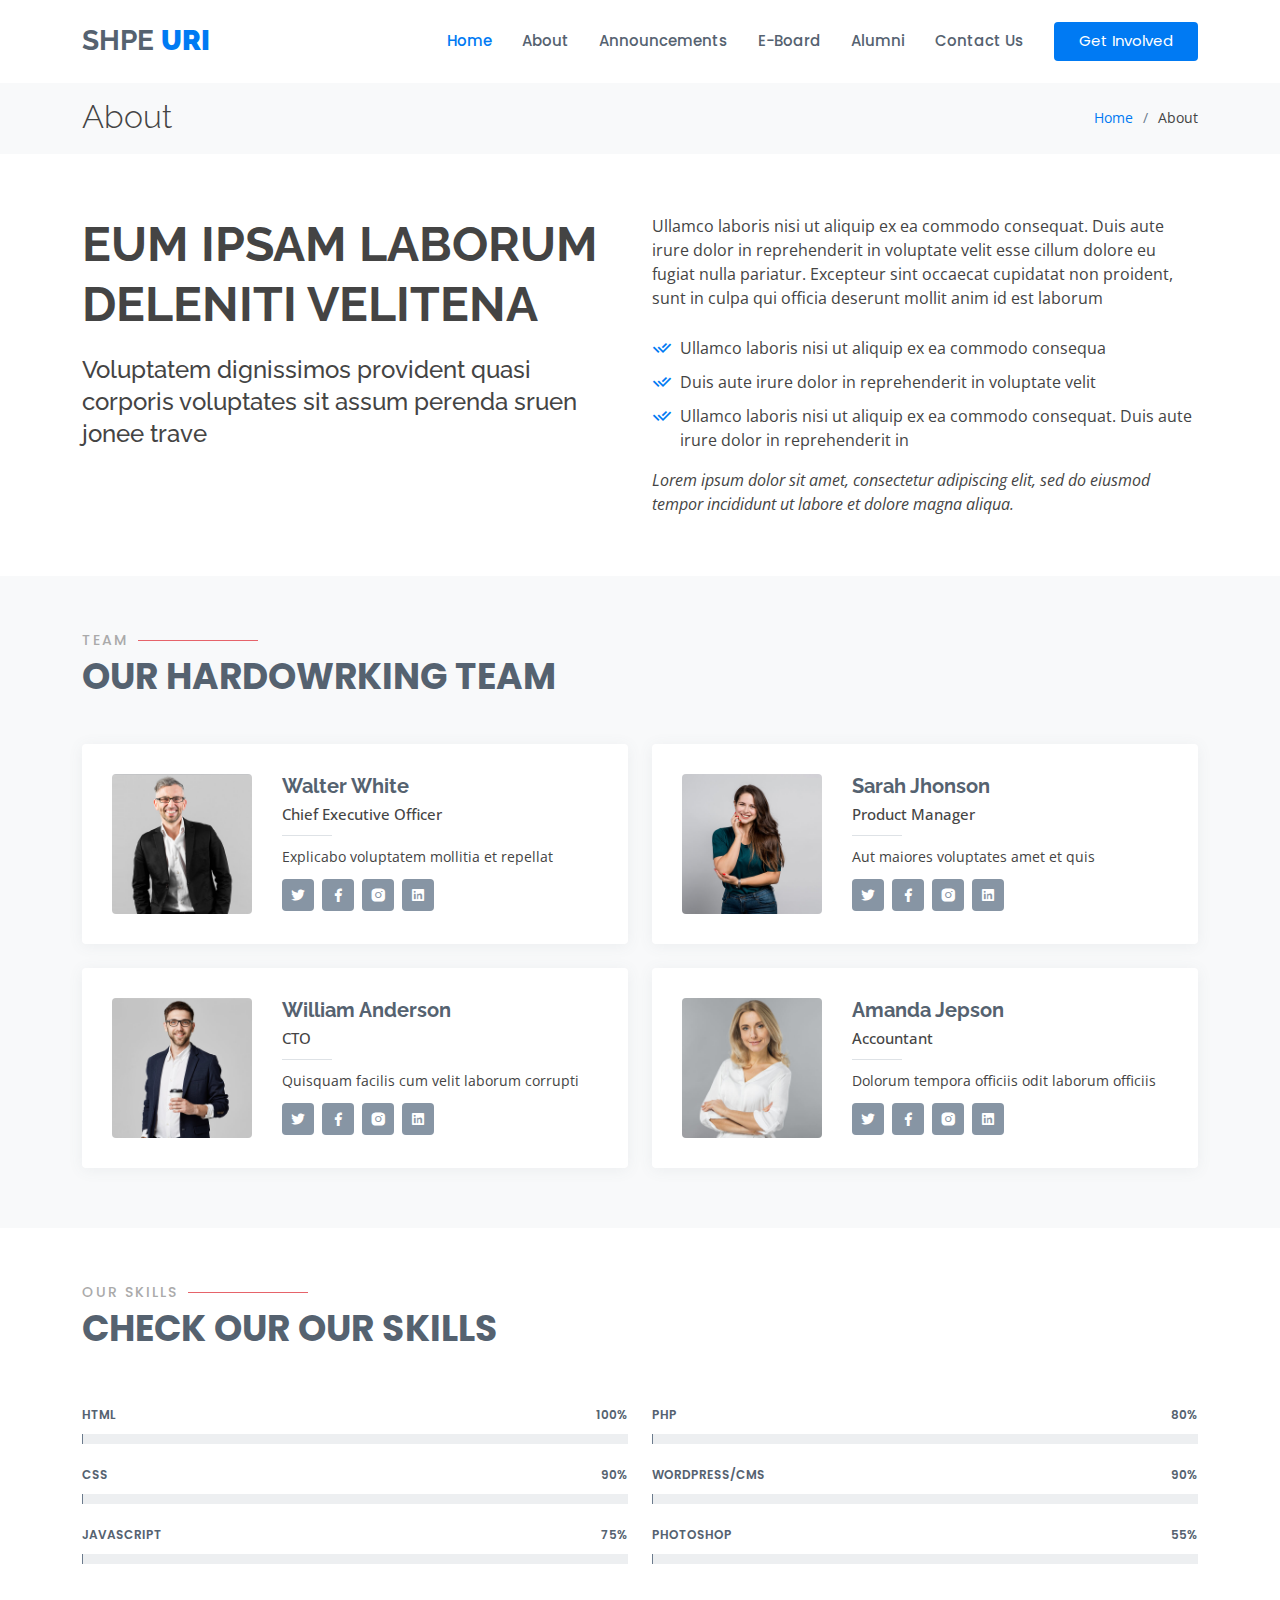
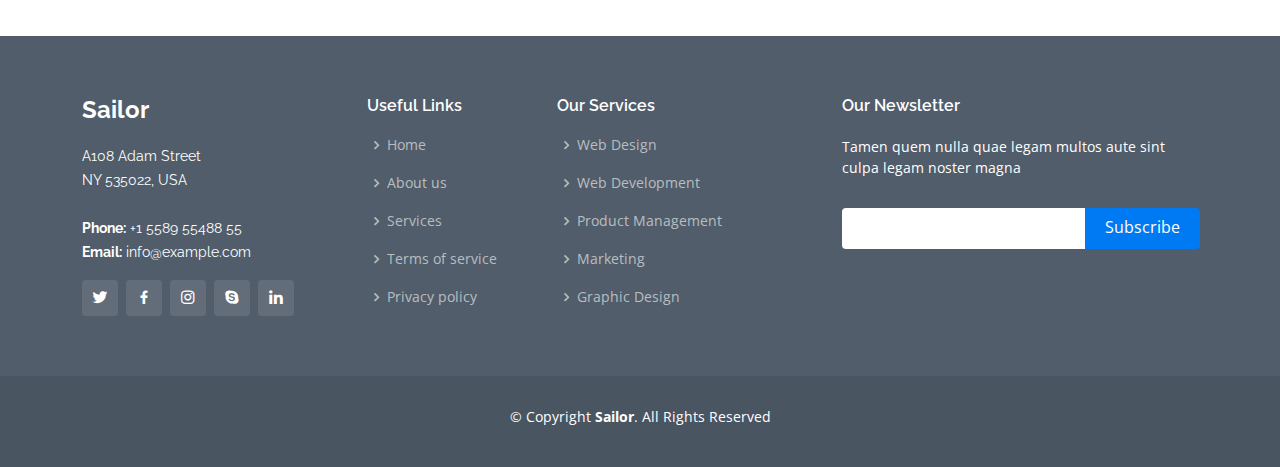
==== about.html @ fb83984b "Setup bootstrap template and add some mockup text & photos" ====
<!DOCTYPE html>
<html lang="en">

<head>
  <meta charset="utf-8">
  <meta content="width=device-width, initial-scale=1.0" name="viewport">

  <title>About - Sailor Bootstrap Template</title>
  <meta content="" name="description">
  <meta content="" name="keywords">

  <!-- Favicons -->
  <link href="assets/img/favicon.png" rel="icon">
  <link href="assets/img/apple-touch-icon.png" rel="apple-touch-icon">

  <!-- Google Fonts -->
  <link href="https://fonts.googleapis.com/css?family=Open+Sans:300,300i,400,400i,600,600i,700,700i|Raleway:300,300i,400,400i,500,500i,600,600i,700,700i|Poppins:300,300i,400,400i,500,500i,600,600i,700,700i" rel="stylesheet">

  <!-- Vendor CSS Files -->
  <link href="assets/vendor/animate.css/animate.min.css" rel="stylesheet">
  <link href="assets/vendor/bootstrap/css/bootstrap.min.css" rel="stylesheet">
  <link href="assets/vendor/bootstrap-icons/bootstrap-icons.css" rel="stylesheet">
  <link href="assets/vendor/boxicons/css/boxicons.min.css" rel="stylesheet">
  <link href="assets/vendor/glightbox/css/glightbox.min.css" rel="stylesheet">
  <link href="assets/vendor/remixicon/remixicon.css" rel="stylesheet">
  <link href="assets/vendor/swiper/swiper-bundle.min.css" rel="stylesheet">

  <!-- Template Main CSS File -->
  <link href="assets/css/style.css" rel="stylesheet">

  <!-- =======================================================
  * Template Name: Sailor - v4.7.0
  * Template URL: https://bootstrapmade.com/sailor-free-bootstrap-theme/
  * Author: BootstrapMade.com
  * License: https://bootstrapmade.com/license/
  ======================================================== -->
</head>

<body>

  <!-- ======= Header ======= -->
  <header id="header" class="fixed-top d-flex align-items-center">
    <div class="container d-flex align-items-center">

      <h1 class="logo me-auto"><a href="index.html">SHPE <strong class="header-accent">URI</strong></a></h1>
      <!-- Uncomment below if you prefer to use an image logo -->
      <!-- <a href="index.html" class="logo me-auto"><img src="assets/img/logo.png" alt="" class="img-fluid"></a>-->

      <nav id="navbar" class="navbar">
        <ul>
          <li><a href="index.html" class="active">Home</a></li>

          <li><a href="about.html">About</a></li>
          <li><a href="announcements.html">Announcements</a></li>
          <li><a href="eboard.html">E-Board</a></li>
          <li><a href="alumni.html">Alumni</a></li>
          <li><a href="contact.html">Contact Us</a></li>

          <li><a href="index.html" class="getstarted">Get Involved</a></li>
        </ul>
        <i class="bi bi-list mobile-nav-toggle"></i>
      </nav><!-- .navbar -->

    </div>
  </header><!-- End Header -->

  <main id="main">

    <!-- ======= Breadcrumbs ======= -->
    <section id="breadcrumbs" class="breadcrumbs">
      <div class="container">

        <div class="d-flex justify-content-between align-items-center">
          <h2>About</h2>
          <ol>
            <li><a href="index.html">Home</a></li>
            <li>About</li>
          </ol>
        </div>

      </div>
    </section><!-- End Breadcrumbs -->

    <!-- ======= About Section ======= -->
    <section id="about" class="about">
      <div class="container">

        <div class="row content">
          <div class="col-lg-6">
            <h2>Eum ipsam laborum deleniti velitena</h2>
            <h3>Voluptatem dignissimos provident quasi corporis voluptates sit assum perenda sruen jonee trave</h3>
          </div>
          <div class="col-lg-6 pt-4 pt-lg-0">
            <p>
              Ullamco laboris nisi ut aliquip ex ea commodo consequat. Duis aute irure dolor in reprehenderit in voluptate
              velit esse cillum dolore eu fugiat nulla pariatur. Excepteur sint occaecat cupidatat non proident, sunt in
              culpa qui officia deserunt mollit anim id est laborum
            </p>
            <ul>
              <li><i class="ri-check-double-line"></i> Ullamco laboris nisi ut aliquip ex ea commodo consequa</li>
              <li><i class="ri-check-double-line"></i> Duis aute irure dolor in reprehenderit in voluptate velit</li>
              <li><i class="ri-check-double-line"></i> Ullamco laboris nisi ut aliquip ex ea commodo consequat. Duis aute irure dolor in reprehenderit in</li>
            </ul>
            <p class="fst-italic">
              Lorem ipsum dolor sit amet, consectetur adipiscing elit, sed do eiusmod tempor incididunt ut labore et dolore
              magna aliqua.
            </p>
          </div>
        </div>

      </div>
    </section><!-- End About Section -->

    <!-- ======= Team Section ======= -->
    <section id="team" class="team section-bg">
      <div class="container">

        <div class="section-title">
          <h2>Team</h2>
          <p>Our Hardowrking Team</p>
        </div>

        <div class="row">

          <div class="col-lg-6">
            <div class="member d-flex align-items-start">
              <div class="pic"><img src="assets/img/team/team-1.jpg" class="img-fluid" alt=""></div>
              <div class="member-info">
                <h4>Walter White</h4>
                <span>Chief Executive Officer</span>
                <p>Explicabo voluptatem mollitia et repellat</p>
                <div class="social">
                  <a href=""><i class="ri-twitter-fill"></i></a>
                  <a href=""><i class="ri-facebook-fill"></i></a>
                  <a href=""><i class="ri-instagram-fill"></i></a>
                  <a href=""> <i class="ri-linkedin-box-fill"></i> </a>
                </div>
              </div>
            </div>
          </div>

          <div class="col-lg-6 mt-4 mt-lg-0">
            <div class="member d-flex align-items-start">
              <div class="pic"><img src="assets/img/team/team-2.jpg" class="img-fluid" alt=""></div>
              <div class="member-info">
                <h4>Sarah Jhonson</h4>
                <span>Product Manager</span>
                <p>Aut maiores voluptates amet et quis</p>
                <div class="social">
                  <a href=""><i class="ri-twitter-fill"></i></a>
                  <a href=""><i class="ri-facebook-fill"></i></a>
                  <a href=""><i class="ri-instagram-fill"></i></a>
                  <a href=""> <i class="ri-linkedin-box-fill"></i> </a>
                </div>
              </div>
            </div>
          </div>

          <div class="col-lg-6 mt-4">
            <div class="member d-flex align-items-start">
              <div class="pic"><img src="assets/img/team/team-3.jpg" class="img-fluid" alt=""></div>
              <div class="member-info">
                <h4>William Anderson</h4>
                <span>CTO</span>
                <p>Quisquam facilis cum velit laborum corrupti</p>
                <div class="social">
                  <a href=""><i class="ri-twitter-fill"></i></a>
                  <a href=""><i class="ri-facebook-fill"></i></a>
                  <a href=""><i class="ri-instagram-fill"></i></a>
                  <a href=""> <i class="ri-linkedin-box-fill"></i> </a>
                </div>
              </div>
            </div>
          </div>

          <div class="col-lg-6 mt-4">
            <div class="member d-flex align-items-start">
              <div class="pic"><img src="assets/img/team/team-4.jpg" class="img-fluid" alt=""></div>
              <div class="member-info">
                <h4>Amanda Jepson</h4>
                <span>Accountant</span>
                <p>Dolorum tempora officiis odit laborum officiis</p>
                <div class="social">
                  <a href=""><i class="ri-twitter-fill"></i></a>
                  <a href=""><i class="ri-facebook-fill"></i></a>
                  <a href=""><i class="ri-instagram-fill"></i></a>
                  <a href=""> <i class="ri-linkedin-box-fill"></i> </a>
                </div>
              </div>
            </div>
          </div>

        </div>

      </div>
    </section><!-- End Team Section -->

    <!-- ======= Our Skills Section ======= -->
    <section id="skills" class="skills">
      <div class="container">

        <div class="section-title">
          <h2>Our Skills</h2>
          <p>Check our Our Skills</p>
        </div>

        <div class="row skills-content">

          <div class="col-lg-6">

            <div class="progress">
              <span class="skill">HTML <i class="val">100%</i></span>
              <div class="progress-bar-wrap">
                <div class="progress-bar" role="progressbar" aria-valuenow="100" aria-valuemin="0" aria-valuemax="100"></div>
              </div>
            </div>

            <div class="progress">
              <span class="skill">CSS <i class="val">90%</i></span>
              <div class="progress-bar-wrap">
                <div class="progress-bar" role="progressbar" aria-valuenow="90" aria-valuemin="0" aria-valuemax="100"></div>
              </div>
            </div>

            <div class="progress">
              <span class="skill">JavaScript <i class="val">75%</i></span>
              <div class="progress-bar-wrap">
                <div class="progress-bar" role="progressbar" aria-valuenow="75" aria-valuemin="0" aria-valuemax="100"></div>
              </div>
            </div>

          </div>

          <div class="col-lg-6">

            <div class="progress">
              <span class="skill">PHP <i class="val">80%</i></span>
              <div class="progress-bar-wrap">
                <div class="progress-bar" role="progressbar" aria-valuenow="80" aria-valuemin="0" aria-valuemax="100"></div>
              </div>
            </div>

            <div class="progress">
              <span class="skill">WordPress/CMS <i class="val">90%</i></span>
              <div class="progress-bar-wrap">
                <div class="progress-bar" role="progressbar" aria-valuenow="90" aria-valuemin="0" aria-valuemax="100"></div>
              </div>
            </div>

            <div class="progress">
              <span class="skill">Photoshop <i class="val">55%</i></span>
              <div class="progress-bar-wrap">
                <div class="progress-bar" role="progressbar" aria-valuenow="55" aria-valuemin="0" aria-valuemax="100"></div>
              </div>
            </div>

          </div>

        </div>

      </div>
    </section><!-- End Our Skills Section -->

  </main><!-- End #main -->

  <!-- ======= Footer ======= -->
  <footer id="footer">
    <div class="footer-top">
      <div class="container">
        <div class="row">

          <div class="col-lg-3 col-md-6">
            <div class="footer-info">
              <h3>Sailor</h3>
              <p>
                A108 Adam Street <br>
                NY 535022, USA<br><br>
                <strong>Phone:</strong> +1 5589 55488 55<br>
                <strong>Email:</strong> info@example.com<br>
              </p>
              <div class="social-links mt-3">
                <a href="#" class="twitter"><i class="bx bxl-twitter"></i></a>
                <a href="#" class="facebook"><i class="bx bxl-facebook"></i></a>
                <a href="#" class="instagram"><i class="bx bxl-instagram"></i></a>
                <a href="#" class="google-plus"><i class="bx bxl-skype"></i></a>
                <a href="#" class="linkedin"><i class="bx bxl-linkedin"></i></a>
              </div>
            </div>
          </div>

          <div class="col-lg-2 col-md-6 footer-links">
            <h4>Useful Links</h4>
            <ul>
              <li><i class="bx bx-chevron-right"></i> <a href="#">Home</a></li>
              <li><i class="bx bx-chevron-right"></i> <a href="#">About us</a></li>
              <li><i class="bx bx-chevron-right"></i> <a href="#">Services</a></li>
              <li><i class="bx bx-chevron-right"></i> <a href="#">Terms of service</a></li>
              <li><i class="bx bx-chevron-right"></i> <a href="#">Privacy policy</a></li>
            </ul>
          </div>

          <div class="col-lg-3 col-md-6 footer-links">
            <h4>Our Services</h4>
            <ul>
              <li><i class="bx bx-chevron-right"></i> <a href="#">Web Design</a></li>
              <li><i class="bx bx-chevron-right"></i> <a href="#">Web Development</a></li>
              <li><i class="bx bx-chevron-right"></i> <a href="#">Product Management</a></li>
              <li><i class="bx bx-chevron-right"></i> <a href="#">Marketing</a></li>
              <li><i class="bx bx-chevron-right"></i> <a href="#">Graphic Design</a></li>
            </ul>
          </div>

          <div class="col-lg-4 col-md-6 footer-newsletter">
            <h4>Our Newsletter</h4>
            <p>Tamen quem nulla quae legam multos aute sint culpa legam noster magna</p>
            <form action="" method="post">
              <input type="email" name="email"><input type="submit" value="Subscribe">
            </form>

          </div>

        </div>
      </div>
    </div>

    <div class="container">
      <div class="copyright">
        &copy; Copyright <strong><span>Sailor</span></strong>. All Rights Reserved
      </div>
      <div class="credits">
        <!-- All the links in the footer should remain intact. -->
        <!-- You can delete the links only if you purchased the pro version. -->
        <!-- Licensing information: https://bootstrapmade.com/license/ -->
        <!-- Purchase the pro version with working PHP/AJAX contact form: https://bootstrapmade.com/sailor-free-bootstrap-theme/ -->
      </div>
    </div>
  </footer><!-- End Footer -->

  <a href="#" class="back-to-top d-flex align-items-center justify-content-center"><i class="bi bi-arrow-up-short"></i></a>

  <!-- Vendor JS Files -->
  <script src="assets/vendor/bootstrap/js/bootstrap.bundle.min.js"></script>
  <script src="assets/vendor/glightbox/js/glightbox.min.js"></script>
  <script src="assets/vendor/isotope-layout/isotope.pkgd.min.js"></script>
  <script src="assets/vendor/swiper/swiper-bundle.min.js"></script>
  <script src="assets/vendor/waypoints/noframework.waypoints.js"></script>
  <script src="assets/vendor/php-email-form/validate.js"></script>

  <!-- Template Main JS File -->
  <script src="assets/js/main.js"></script>

</body>

</html>
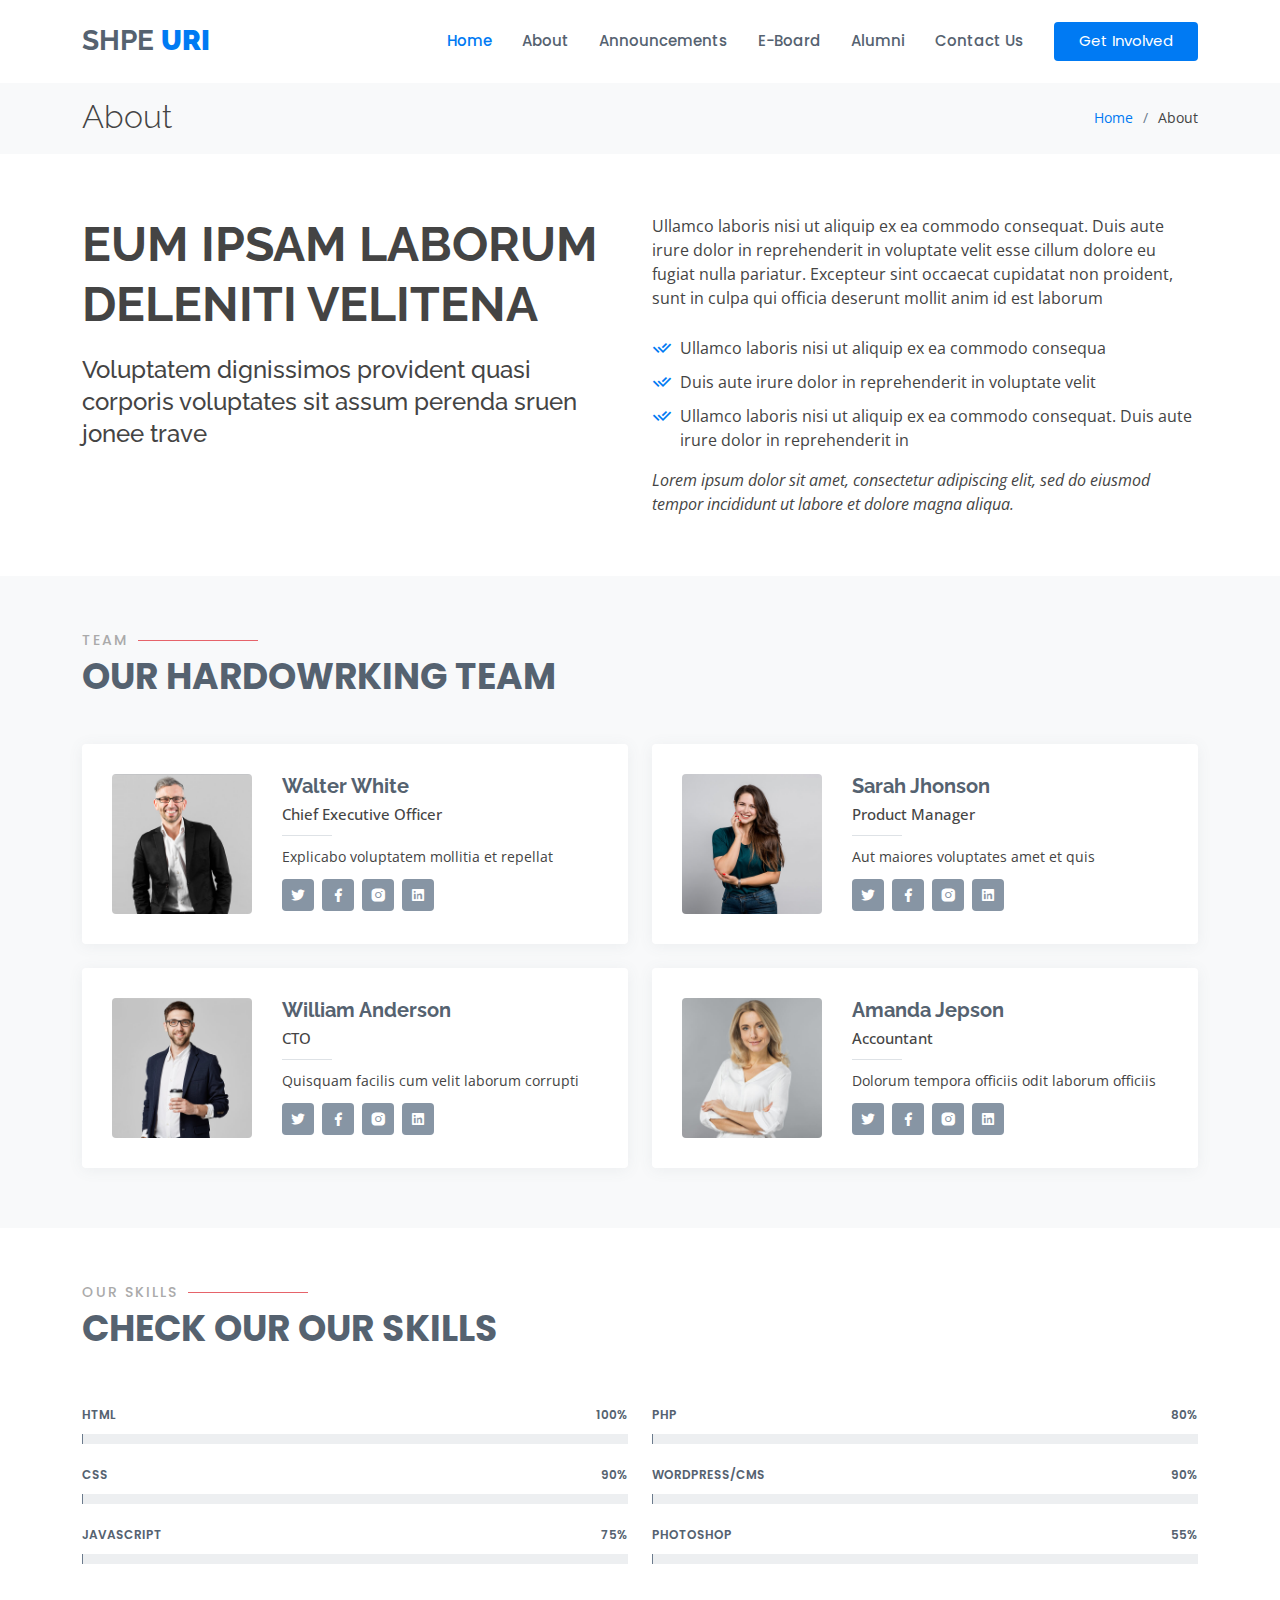
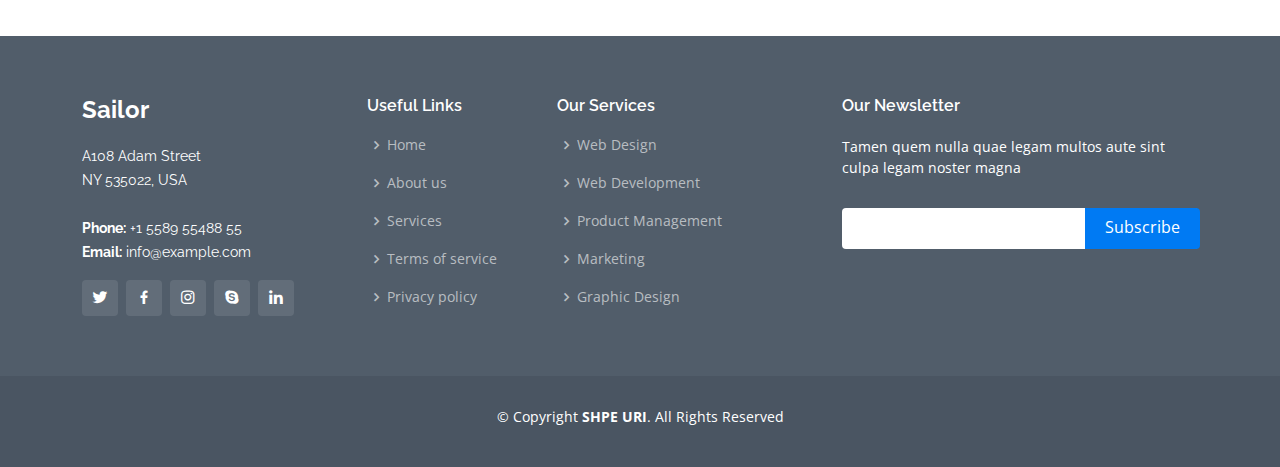
==== commit fa56f19e: "Change copyright text" ====
--- a/about.html
+++ b/about.html
@@ -5,12 +5,12 @@
   <meta charset="utf-8">
   <meta content="width=device-width, initial-scale=1.0" name="viewport">
 
-  <title>About - Sailor Bootstrap Template</title>
+  <title>SHPE URI</title>
   <meta content="" name="description">
   <meta content="" name="keywords">
 
   <!-- Favicons -->
-  <link href="assets/img/favicon.png" rel="icon">
+  <link href="assets/img/shpe-logo.png" rel="icon">
   <link href="assets/img/apple-touch-icon.png" rel="apple-touch-icon">
 
   <!-- Google Fonts -->
@@ -325,7 +325,7 @@
 
     <div class="container">
       <div class="copyright">
-        &copy; Copyright <strong><span>Sailor</span></strong>. All Rights Reserved
+        &copy; Copyright <strong><span>SHPE URI</span></strong>. All Rights Reserved
       </div>
       <div class="credits">
         <!-- All the links in the footer should remain intact. -->
